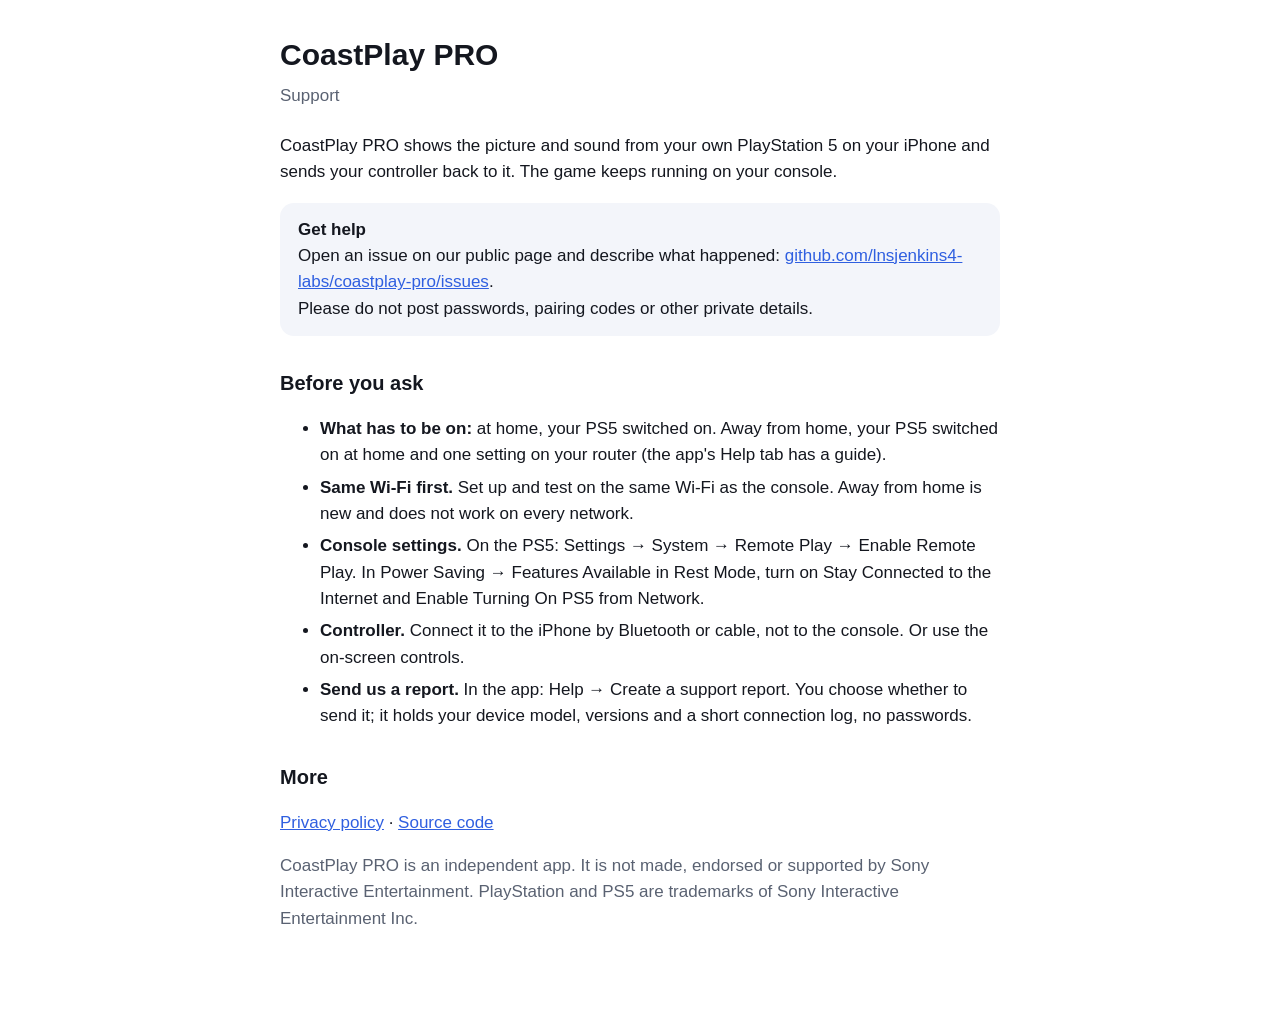
==== docs/index.html @ 597a3f5a "Source for build 1.0.0 (4); support and privacy pages Co-Authored-By: Claude Sonnet 5.5 <noreply@ant" ====
<!doctype html><html lang="en"><head><meta charset="utf-8"><meta name="viewport" content="width=device-width,initial-scale=1"><title>CoastPlay PRO – Support</title><link rel="stylesheet" href="style.css"></head><body><main>
<h1>CoastPlay PRO</h1><p class="sub">Support</p>
<p>CoastPlay PRO shows the picture and sound from your own PlayStation 5 on your iPhone and sends your controller back to it. The game keeps running on your console.</p>
<div class="card"><strong>Get help</strong><br>Open an issue on our public page and describe what happened: <a href="https://github.com/lnsjenkins4-labs/coastplay-pro/issues">github.com/lnsjenkins4-labs/coastplay-pro/issues</a>.<br>Please do not post passwords, pairing codes or other private details.</div>
<h2>Before you ask</h2>
<ul>
<li><strong>What has to be on:</strong> at home, your PS5 switched on. Away from home, your PS5 switched on at home and one setting on your router (the app's Help tab has a guide).</li>
<li><strong>Same Wi-Fi first.</strong> Set up and test on the same Wi-Fi as the console. Away from home is new and does not work on every network.</li>
<li><strong>Console settings.</strong> On the PS5: Settings → System → Remote Play → Enable Remote Play. In Power Saving → Features Available in Rest Mode, turn on Stay Connected to the Internet and Enable Turning On PS5 from Network.</li>
<li><strong>Controller.</strong> Connect it to the iPhone by Bluetooth or cable, not to the console. Or use the on-screen controls.</li>
<li><strong>Send us a report.</strong> In the app: Help → Create a support report. You choose whether to send it; it holds your device model, versions and a short connection log, no passwords.</li>
</ul>
<h2>More</h2>
<p><a href="privacy.html">Privacy policy</a> · <a href="https://github.com/lnsjenkins4-labs/coastplay-pro">Source code</a></p>
<p class="sub">CoastPlay PRO is an independent app. It is not made, endorsed or supported by Sony Interactive Entertainment. PlayStation and PS5 are trademarks of Sony Interactive Entertainment Inc.</p>
</main></body></html>
---- docs/style.css ----
:root{color-scheme:light dark;--bg:#fff;--fg:#14171f;--muted:#5a6272;--accent:#2f5fe0;--card:#f3f5fa}
@media (prefers-color-scheme:dark){:root{--bg:#0b0e18;--fg:#eef1f8;--muted:#9aa3b5;--accent:#7ea2ff;--card:#151a29}}
body{margin:0;background:var(--bg);color:var(--fg);font:17px/1.55 -apple-system,BlinkMacSystemFont,"Segoe UI",Roboto,sans-serif}
main{max-width:720px;margin:0 auto;padding:32px 20px 64px}
h1{font-size:30px;margin:0 0 4px}h2{font-size:20px;margin:32px 0 6px}
.sub{color:var(--muted);margin:0 0 24px}a{color:var(--accent)}
.card{background:var(--card);border-radius:14px;padding:14px 18px;margin:14px 0}
li{margin:6px 0}
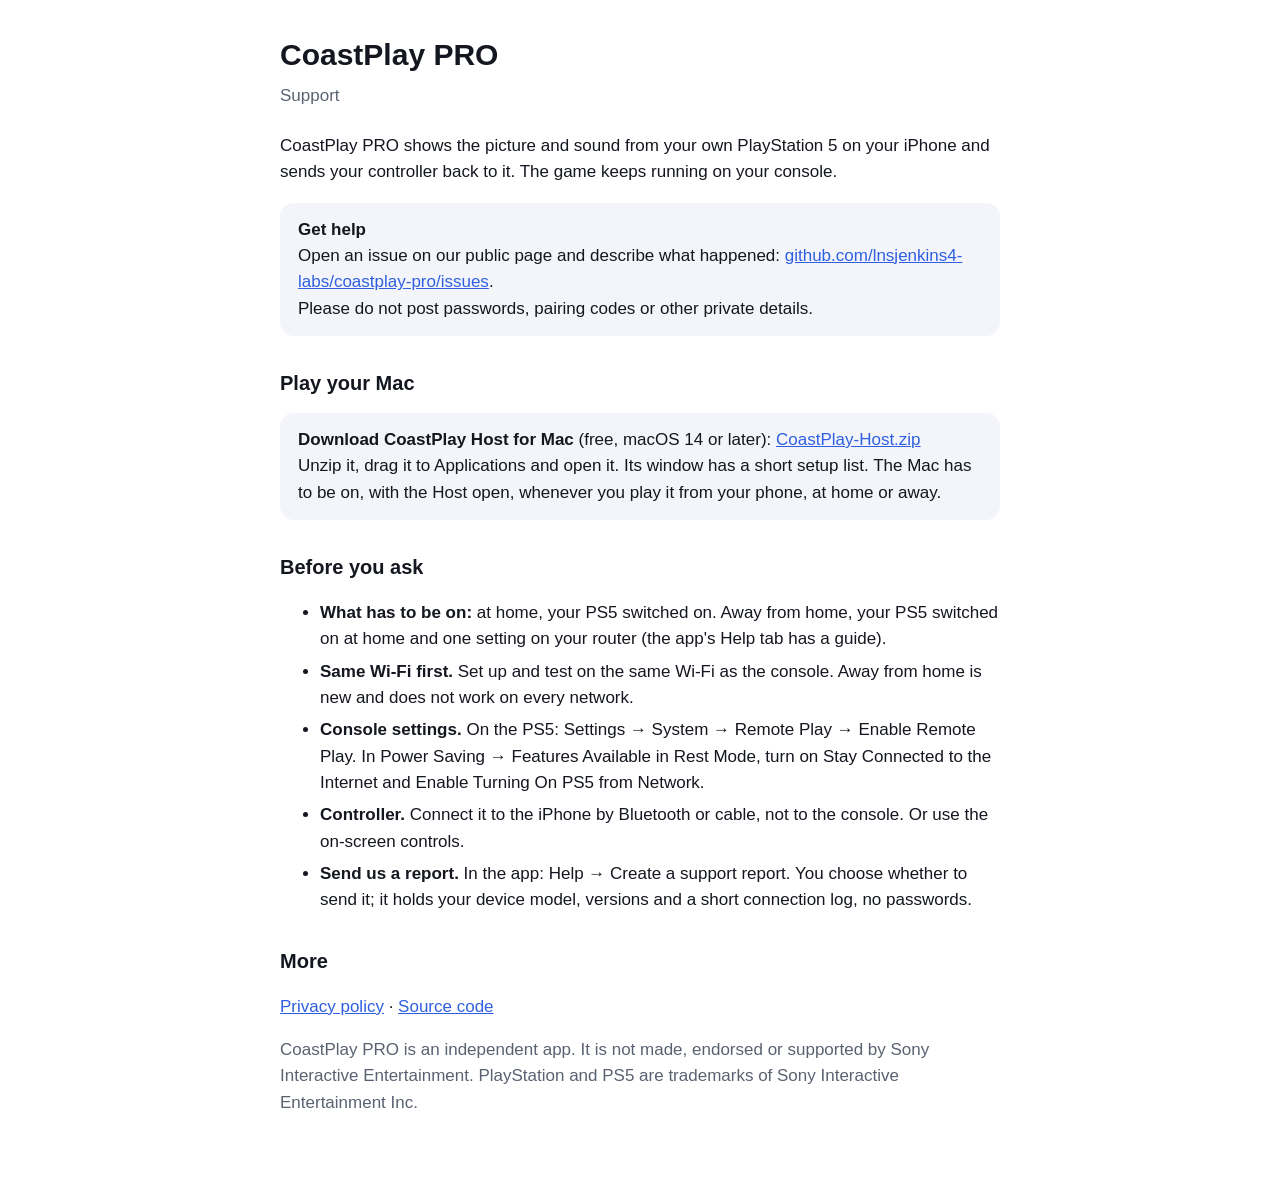
==== commit ed778cf0: "1.1 source: Computer platform, Apple-handled refunds; Mac Host download on the support page" ====
--- a/docs/index.html
+++ b/docs/index.html
@@ -2,6 +2,8 @@
 <h1>CoastPlay PRO</h1><p class="sub">Support</p>
 <p>CoastPlay PRO shows the picture and sound from your own PlayStation 5 on your iPhone and sends your controller back to it. The game keeps running on your console.</p>
 <div class="card"><strong>Get help</strong><br>Open an issue on our public page and describe what happened: <a href="https://github.com/lnsjenkins4-labs/coastplay-pro/issues">github.com/lnsjenkins4-labs/coastplay-pro/issues</a>.<br>Please do not post passwords, pairing codes or other private details.</div>
+<h2>Play your Mac</h2>
+<div class="card"><strong>Download CoastPlay Host for Mac</strong> (free, macOS 14 or later): <a href="https://github.com/lnsjenkins4-labs/coastplay-pro/releases/download/host-1.0.0/CoastPlay-Host.zip">CoastPlay-Host.zip</a><br>Unzip it, drag it to Applications and open it. Its window has a short setup list. The Mac has to be on, with the Host open, whenever you play it from your phone, at home or away.</div>
 <h2>Before you ask</h2>
 <ul>
 <li><strong>What has to be on:</strong> at home, your PS5 switched on. Away from home, your PS5 switched on at home and one setting on your router (the app's Help tab has a guide).</li>
